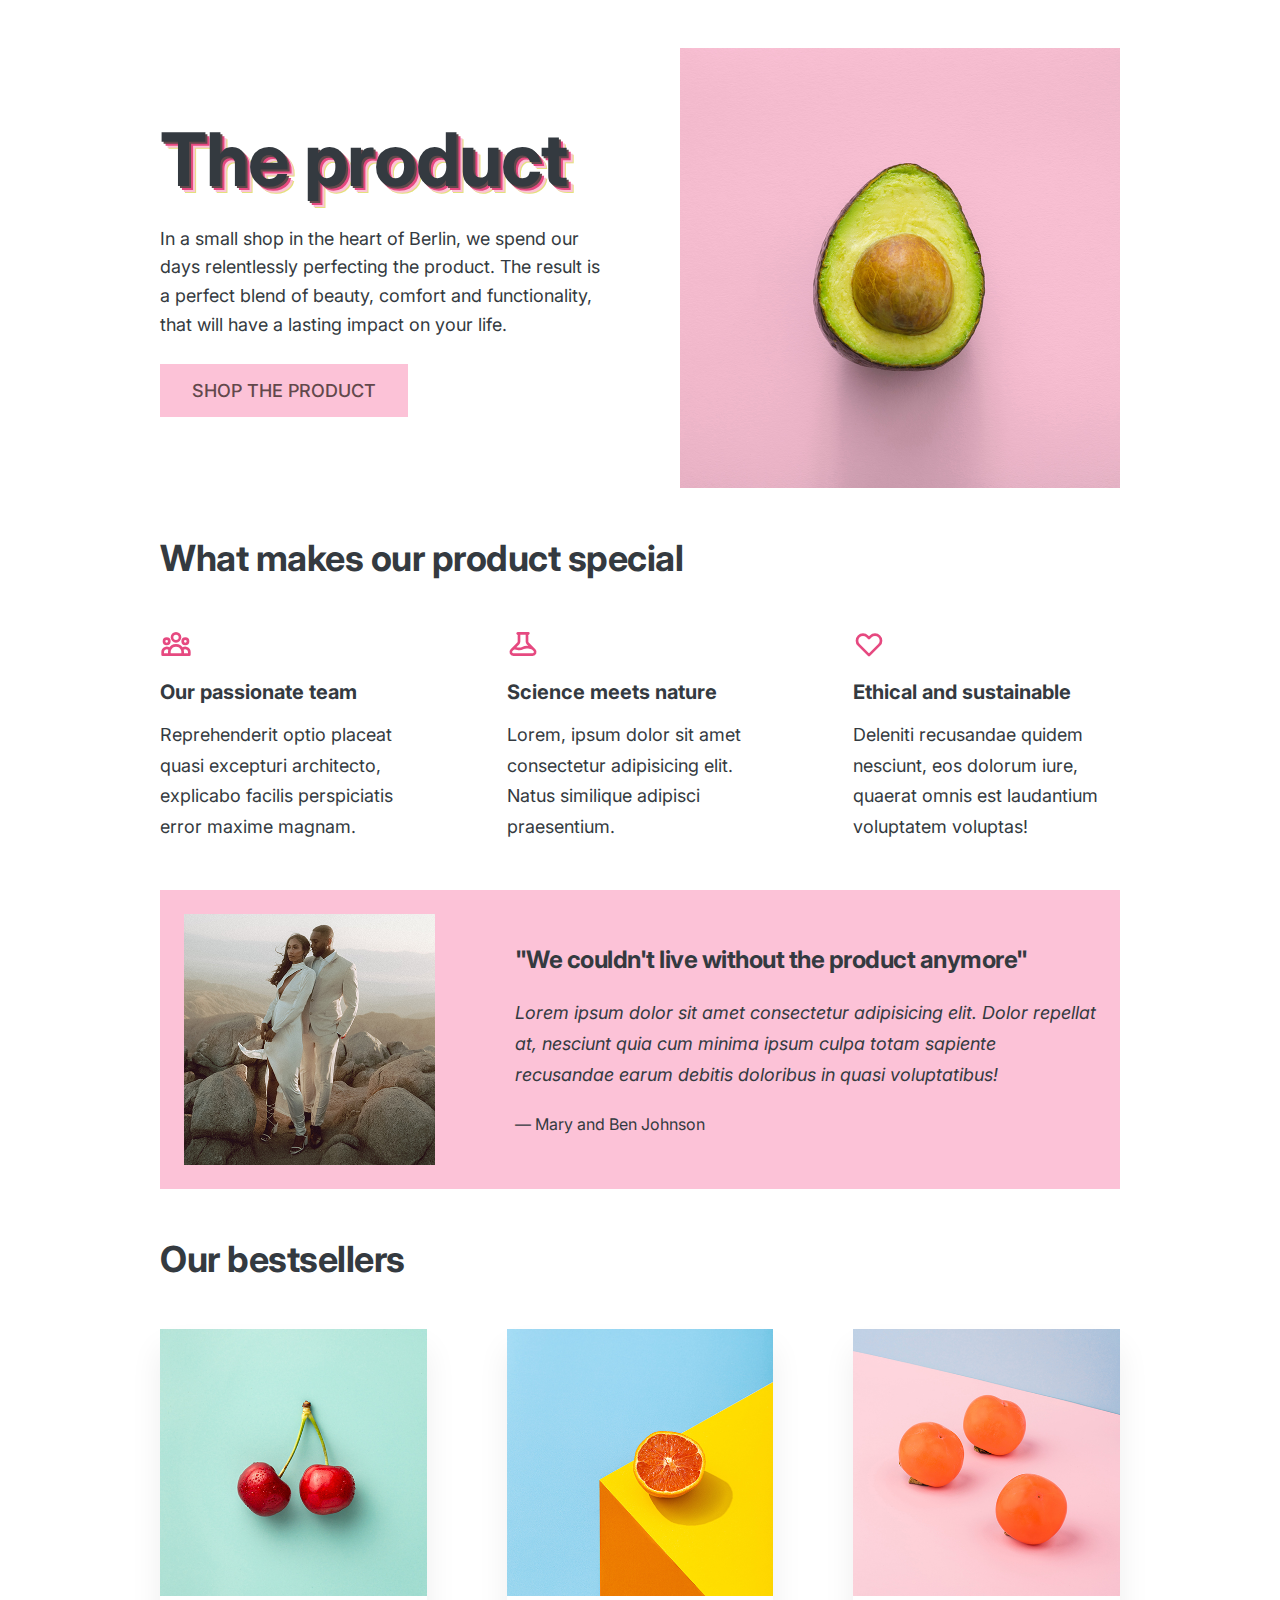
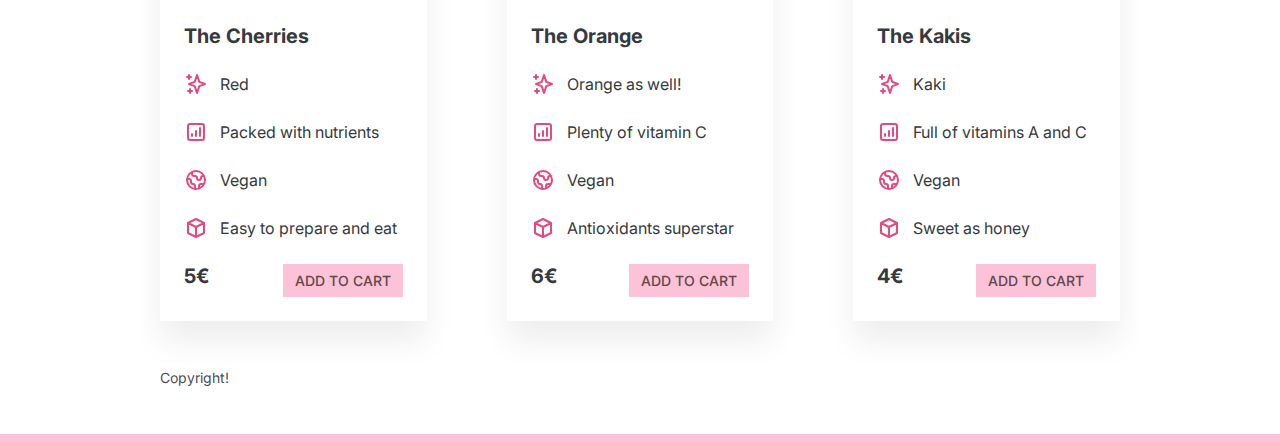
==== index.html @ 2dd4838c "first commit" ====
<!DOCTYPE html>
<html lang="en">
  <head>
    <meta charset="UTF-8" />
    <meta http-equiv="X-UA-Compatible" content="IE=edge" />
    <meta name="viewport" content="width=device-width, initial-scale=1.0" />
    <link rel="preconnect" href="https://fonts.googleapis.com" />
    <link rel="preconnect" href="https://fonts.gstatic.com" crossorigin />
    <link
      href="https://fonts.googleapis.com/css2?family=Inter:wght@400;500;700&display=swap"
      rel="stylesheet"
    />

    <link rel="stylesheet" href="style.css" />
    <title>The Product</title>
  </head>
  <body>
    <div class="container">
      <header>
        <div class="header-text-box">
          <h1>The product</h1>
          <p class="header-text">
            In a small shop in the heart of Berlin, we spend our days
            relentlessly perfecting the product. The result is a perfect blend
            of beauty, comfort and functionality, that will have a lasting
            impact on your life.
          </p>
          <a class="btn btn--big" href="#">Shop the product</a>
        </div>
        <img src="images/the-product-880px.jpg" alt="The product" />
      </header>

      <section>
        <h2>What makes our product special</h2>
        <div class="grid-3-cols">
          <div>
            <svg
              xmlns="http://www.w3.org/2000/svg"
              class="features-icon"
              fill="none"
              viewBox="0 0 24 24"
              stroke="currentColor"
            >
              <path
                stroke-linecap="round"
                stroke-linejoin="round"
                stroke-width="2"
                d="M17 20h5v-2a3 3 0 00-5.356-1.857M17 20H7m10 0v-2c0-.656-.126-1.283-.356-1.857M7 20H2v-2a3 3 0 015.356-1.857M7 20v-2c0-.656.126-1.283.356-1.857m0 0a5.002 5.002 0 019.288 0M15 7a3 3 0 11-6 0 3 3 0 016 0zm6 3a2 2 0 11-4 0 2 2 0 014 0zM7 10a2 2 0 11-4 0 2 2 0 014 0z"
              />
            </svg>
            <p class="features-title">
              <strong>Our passionate team</strong>
            </p>
            <p class="features-text">
              Reprehenderit optio placeat quasi excepturi architecto, explicabo
              facilis perspiciatis error maxime magnam.
            </p>
          </div>
          <div>
            <svg
              xmlns="http://www.w3.org/2000/svg"
              class="features-icon"
              fill="none"
              viewBox="0 0 24 24"
              stroke="currentColor"
            >
              <path
                stroke-linecap="round"
                stroke-linejoin="round"
                stroke-width="2"
                d="M19.428 15.428a2 2 0 00-1.022-.547l-2.387-.477a6 6 0 00-3.86.517l-.318.158a6 6 0 01-3.86.517L6.05 15.21a2 2 0 00-1.806.547M8 4h8l-1 1v5.172a2 2 0 00.586 1.414l5 5c1.26 1.26.367 3.414-1.415 3.414H4.828c-1.782 0-2.674-2.154-1.414-3.414l5-5A2 2 0 009 10.172V5L8 4z"
              />
            </svg>

            <p class="features-title"><strong>Science meets nature</strong></p>
            <p class="features-text">
              Lorem, ipsum dolor sit amet consectetur adipisicing elit. Natus
              similique adipisci praesentium.
            </p>
          </div>

          <div>
            <svg
              xmlns="http://www.w3.org/2000/svg"
              class="features-icon"
              fill="none"
              viewBox="0 0 24 24"
              stroke="currentColor"
            >
              <path
                stroke-linecap="round"
                stroke-linejoin="round"
                stroke-width="2"
                d="M4.318 6.318a4.5 4.5 0 000 6.364L12 20.364l7.682-7.682a4.5 4.5 0 00-6.364-6.364L12 7.636l-1.318-1.318a4.5 4.5 0 00-6.364 0z"
              />
            </svg>
            <p class="features-title">
              <strong>Ethical and sustainable</strong>
            </p>
            <p class="features-text">
              Deleniti recusandae quidem nesciunt, eos dolorum iure, quaerat
              omnis est laudantium voluptatem voluptas!
            </p>
          </div>
        </div>
      </section>

      <section class="testimonial-section">
        <div class="grid-3-cols">
          <img
            src="images/testimonial-500px.jpg"
            alt="Couple missing the product"
          />
          <div class="testimonial-box">
            <h2>"We couldn't live without the product anymore"</h2>
            <blockquote class="testimonial-text">
              Lorem ipsum dolor sit amet consectetur adipisicing elit. Dolor
              repellat at, nesciunt quia cum minima ipsum culpa totam sapiente
              recusandae earum debitis doloribus in quasi voluptatibus!
            </blockquote>
            <p class="testimonial-author">&mdash; Mary and Ben Johnson</p>
          </div>
        </div>
      </section>

      <section>
        <h2>Our bestsellers</h2>
        <div class="grid-3-cols">
          <figure class="chair">
            <img src="images/cherries-square-520.jpg" alt="Cherries" />
            <div class="chair-box">
              <h3>The Cherries</h3>
              <ul class="chair-details">
                <li>
                  <!-- Span is a generic INLINE text element, it doesn't have any meaning. It's like a div element, but inline -->
                  <svg
                    xmlns="http://www.w3.org/2000/svg"
                    class="chair-icon"
                    fill="none"
                    viewBox="0 0 24 24"
                    stroke="currentColor"
                  >
                    <path
                      stroke-linecap="round"
                      stroke-linejoin="round"
                      stroke-width="2"
                      d="M5 3v4M3 5h4M6 17v4m-2-2h4m5-16l2.286 6.857L21 12l-5.714 2.143L13 21l-2.286-6.857L5 12l5.714-2.143L13 3z"
                    />
                  </svg>
                  <span>Red</span>
                </li>
                <li>
                  <svg
                    xmlns="http://www.w3.org/2000/svg"
                    class="chair-icon"
                    fill="none"
                    viewBox="0 0 24 24"
                    stroke="currentColor"
                  >
                    <path
                      stroke-linecap="round"
                      stroke-linejoin="round"
                      stroke-width="2"
                      d="M16 8v8m-4-5v5m-4-2v2m-2 4h12a2 2 0 002-2V6a2 2 0 00-2-2H6a2 2 0 00-2 2v12a2 2 0 002 2z"
                    />
                  </svg>
                  <span>Packed with nutrients</span>
                </li>
                <li>
                  <svg
                    xmlns="http://www.w3.org/2000/svg"
                    class="chair-icon"
                    fill="none"
                    viewBox="0 0 24 24"
                    stroke="currentColor"
                  >
                    <path
                      stroke-linecap="round"
                      stroke-linejoin="round"
                      stroke-width="2"
                      d="M3.055 11H5a2 2 0 012 2v1a2 2 0 002 2 2 2 0 012 2v2.945M8 3.935V5.5A2.5 2.5 0 0010.5 8h.5a2 2 0 012 2 2 2 0 104 0 2 2 0 012-2h1.064M15 20.488V18a2 2 0 012-2h3.064M21 12a9 9 0 11-18 0 9 9 0 0118 0z"
                    />
                  </svg>
                  <span>Vegan</span>
                </li>
                <li>
                  <svg
                    xmlns="http://www.w3.org/2000/svg"
                    class="chair-icon"
                    fill="none"
                    viewBox="0 0 24 24"
                    stroke="currentColor"
                  >
                    <path
                      stroke-linecap="round"
                      stroke-linejoin="round"
                      stroke-width="2"
                      d="M20 7l-8-4-8 4m16 0l-8 4m8-4v10l-8 4m0-10L4 7m8 4v10M4 7v10l8 4"
                    />
                  </svg>
                  <span>Easy to prepare and eat</span>
                </li>
              </ul>
              <div class="chair-price">
                <strong>5€</strong>
                <a href="#" class="btn btn--small">Add to cart</a>
              </div>
            </div>
          </figure>

          <figure class="chair">
            <img src="images/orange-square-520.jpg" alt="The orange" />
            <div class="chair-box">
              <h3>The Orange</h3>
              <ul class="chair-details">
                <li>
                  <svg
                    xmlns="http://www.w3.org/2000/svg"
                    class="chair-icon"
                    fill="none"
                    viewBox="0 0 24 24"
                    stroke="currentColor"
                  >
                    <path
                      stroke-linecap="round"
                      stroke-linejoin="round"
                      stroke-width="2"
                      d="M5 3v4M3 5h4M6 17v4m-2-2h4m5-16l2.286 6.857L21 12l-5.714 2.143L13 21l-2.286-6.857L5 12l5.714-2.143L13 3z"
                    />
                  </svg>
                  <span>Orange as well!</span>
                </li>
                <li>
                  <svg
                    xmlns="http://www.w3.org/2000/svg"
                    class="chair-icon"
                    fill="none"
                    viewBox="0 0 24 24"
                    stroke="currentColor"
                  >
                    <path
                      stroke-linecap="round"
                      stroke-linejoin="round"
                      stroke-width="2"
                      d="M16 8v8m-4-5v5m-4-2v2m-2 4h12a2 2 0 002-2V6a2 2 0 00-2-2H6a2 2 0 00-2 2v12a2 2 0 002 2z"
                    />
                  </svg>

                  <span>Plenty of vitamin C</span>
                </li>
                <li>
                  <svg
                    xmlns="http://www.w3.org/2000/svg"
                    class="chair-icon"
                    fill="none"
                    viewBox="0 0 24 24"
                    stroke="currentColor"
                  >
                    <path
                      stroke-linecap="round"
                      stroke-linejoin="round"
                      stroke-width="2"
                      d="M3.055 11H5a2 2 0 012 2v1a2 2 0 002 2 2 2 0 012 2v2.945M8 3.935V5.5A2.5 2.5 0 0010.5 8h.5a2 2 0 012 2 2 2 0 104 0 2 2 0 012-2h1.064M15 20.488V18a2 2 0 012-2h3.064M21 12a9 9 0 11-18 0 9 9 0 0118 0z"
                    />
                  </svg>

                  <span>Vegan</span>
                </li>
                <li>
                  <svg
                    xmlns="http://www.w3.org/2000/svg"
                    class="chair-icon"
                    fill="none"
                    viewBox="0 0 24 24"
                    stroke="currentColor"
                  >
                    <path
                      stroke-linecap="round"
                      stroke-linejoin="round"
                      stroke-width="2"
                      d="M20 7l-8-4-8 4m16 0l-8 4m8-4v10l-8 4m0-10L4 7m8 4v10M4 7v10l8 4"
                    />
                  </svg>
                  <span>Antioxidants superstar</span>
                </li>
              </ul>
              <div class="chair-price">
                <strong>6€</strong>
                <a href="#" class="btn btn--small">Add to cart</a>
              </div>
            </div>
          </figure>

          <figure class="chair">
            <img src="images/orange-kaki-square-520.jpg" alt="Kakis" />
            <div class="chair-box">
              <h3>The Kakis</h3>
              <ul class="chair-details">
                <li>
                  <svg
                    xmlns="http://www.w3.org/2000/svg"
                    class="chair-icon"
                    fill="none"
                    viewBox="0 0 24 24"
                    stroke="currentColor"
                  >
                    <path
                      stroke-linecap="round"
                      stroke-linejoin="round"
                      stroke-width="2"
                      d="M5 3v4M3 5h4M6 17v4m-2-2h4m5-16l2.286 6.857L21 12l-5.714 2.143L13 21l-2.286-6.857L5 12l5.714-2.143L13 3z"
                    />
                  </svg>
                  <span>Kaki</span>
                </li>
                <li>
                  <svg
                    xmlns="http://www.w3.org/2000/svg"
                    class="chair-icon"
                    fill="none"
                    viewBox="0 0 24 24"
                    stroke="currentColor"
                  >
                    <path
                      stroke-linecap="round"
                      stroke-linejoin="round"
                      stroke-width="2"
                      d="M16 8v8m-4-5v5m-4-2v2m-2 4h12a2 2 0 002-2V6a2 2 0 00-2-2H6a2 2 0 00-2 2v12a2 2 0 002 2z"
                    />
                  </svg>

                  <span>Full of vitamins A and C</span>
                </li>
                <li>
                  <svg
                    xmlns="http://www.w3.org/2000/svg"
                    class="chair-icon"
                    fill="none"
                    viewBox="0 0 24 24"
                    stroke="currentColor"
                  >
                    <path
                      stroke-linecap="round"
                      stroke-linejoin="round"
                      stroke-width="2"
                      d="M3.055 11H5a2 2 0 012 2v1a2 2 0 002 2 2 2 0 012 2v2.945M8 3.935V5.5A2.5 2.5 0 0010.5 8h.5a2 2 0 012 2 2 2 0 104 0 2 2 0 012-2h1.064M15 20.488V18a2 2 0 012-2h3.064M21 12a9 9 0 11-18 0 9 9 0 0118 0z"
                    />
                  </svg>

                  <span>Vegan</span>
                </li>
                <li>
                  <svg
                    xmlns="http://www.w3.org/2000/svg"
                    class="chair-icon"
                    fill="none"
                    viewBox="0 0 24 24"
                    stroke="currentColor"
                  >
                    <path
                      stroke-linecap="round"
                      stroke-linejoin="round"
                      stroke-width="2"
                      d="M20 7l-8-4-8 4m16 0l-8 4m8-4v10l-8 4m0-10L4 7m8 4v10M4 7v10l8 4"
                    />
                  </svg>
                  <span>Sweet as honey</span>
                </li>
              </ul>
              <div class="chair-price">
                <strong>4€</strong>
                <a href="#" class="btn btn--small">Add to cart</a>
              </div>
            </div>
          </figure>
        </div>
      </section>

      <footer>Copyright!</footer>
    </div>
  </body>
</html>
---- style.css ----
/*
SPACING SYSTEM (px)
2 / 4 / 8 / 12 / 16 / 24 / 32 / 48 / 64 / 80 / 96 / 128

FONT SIZE SYSTEM (px)
10 / 12 / 14 / 16 / 18 / 20 / 24 / 30 / 36 / 44 / 52 / 62 / 74 / 86 / 98

COLOR SYSTEM
MAIN COLOR: #f1b8cb
MAIN COLOR TAILWIND: #FBCFE8
MAIN COLOR OPEN COLORS: #fcc2d7

SECONDARY COLOR: #A61E4D; PINK9 OPENCOLOR
secondary colorb´-b: #62484b;

ICONS PINK6 #e64980 
GREY: #343a40
GREY: 
*/

* {
  margin: 0;
  padding: 0;
  box-sizing: border-box;
}

/* ------------------------ */
/* GENERAL STYLES */
/* ------------------------ */
body {
  font-family: sans-serif;
  font-family: "Inter", sans-serif;
  color: #343a40;
  border-bottom: 8px solid #fcc2d7;
}

.container {
  width: 960px;
  margin: 0 auto;
}

header,
section {
  margin-bottom: 48px;
}

h2 {
  margin-bottom: 48px;
  font-size: 36px;
  letter-spacing: -0.5px;
}

.grid-3-cols {
  display: grid;
  grid-template-columns: repeat(3, 1fr);
  column-gap: 80px;
}

.btn:link,
.btn:visited {
  color: #fff;
  color: #62484b;
  background-color: #fcc2d7;
  font-weight: 500;
  text-decoration: none;
  text-transform: uppercase;
  display: inline-block;
}

.btn:hover,
.btn:active {
  background-color: #099268;
}

.btn--big {
  font-size: 18px;
  padding: 16px 32px;
}

.btn--small {
  font-size: 14px;
  padding: 8px 12px;
}

/* ------------------------ */
/* COMPONENT STYLES */
/* ------------------------ */

/* HEADER */
header {
  display: grid;
  grid-template-columns: repeat(2, 1fr);
  column-gap: 80px;
  margin-top: 48px;
}

.header-text-box {
  align-self: center;
}

h1 {
  /* 44 / 52 / 62 / 74 */
  font-size: 74px;
  margin-bottom: 24px;
  line-height: 1.1;
  letter-spacing: -1px;
  /* text-shadow: 10px 20px 30px rgba(0, 0, 0, 0.07); */
  /* text-shadow: 10px 15px 0px rgba(0, 0, 0, 0.07); */
  text-shadow: 2px 2px 0px #62484b, 4px 4px 0px #e64980, 6px 6px 0px #fcc2d7,
    7px 7px 0px #e4e07d;
}

.header-text {
  margin-bottom: 24px;
  font-size: 18px;
  line-height: 1.6;
}

img {
  width: 100%;
}

/* FEATURES */
.features-icon {
  stroke: #62484b;
  stroke: #fcc2d7; /*MAINCOLOR*/
  /* PINK6 */
  stroke: #e64980;
  width: 32px;
  height: 32px;
  margin-bottom: 16px;
}

.features-title {
  margin-bottom: 16px;
  font-size: 20px;
}

.features-text {
  font-size: 18px;
  line-height: 1.7;
}

/* TESTIMONIAL */
.testimonial-section {
  background-color: #fcc2d7;
  color: #343a40;
  padding: 24px;
}

.testimonial-box {
  grid-column: 2 / -1;
  align-self: center;
}

.testimonial-box h2 {
  margin-bottom: 24px;
  font-size: 24px;
}

.testimonial-text {
  font-style: italic;
  margin-bottom: 24px;
  font-size: 18px;
  line-height: 1.7;
}

/* CHAIRS */

.chair {
  box-shadow: 0px 20px 30px 0px rgba(0, 0, 0, 0.07);
}
.chair-box {
  padding: 24px;
}

h3 {
  margin-bottom: 24px;
  font-size: 20px;
}

.chair-details {
  list-style: none;
  margin-bottom: 24px;
}

.chair-details li {
  display: flex;
  align-items: center;
  gap: 12px;
  margin-bottom: 24px;
}

.chair-details li:last-child {
  margin-bottom: 0;
}

.chair-icon {
  stroke: #e64980;
  width: 24px;
  height: 24px;
}

.chair-price {
  display: flex;
  justify-content: space-between;
  font-size: 20px;
}

footer {
  margin-bottom: 48px;
  font-size: 14px;
  color: #495057;
}
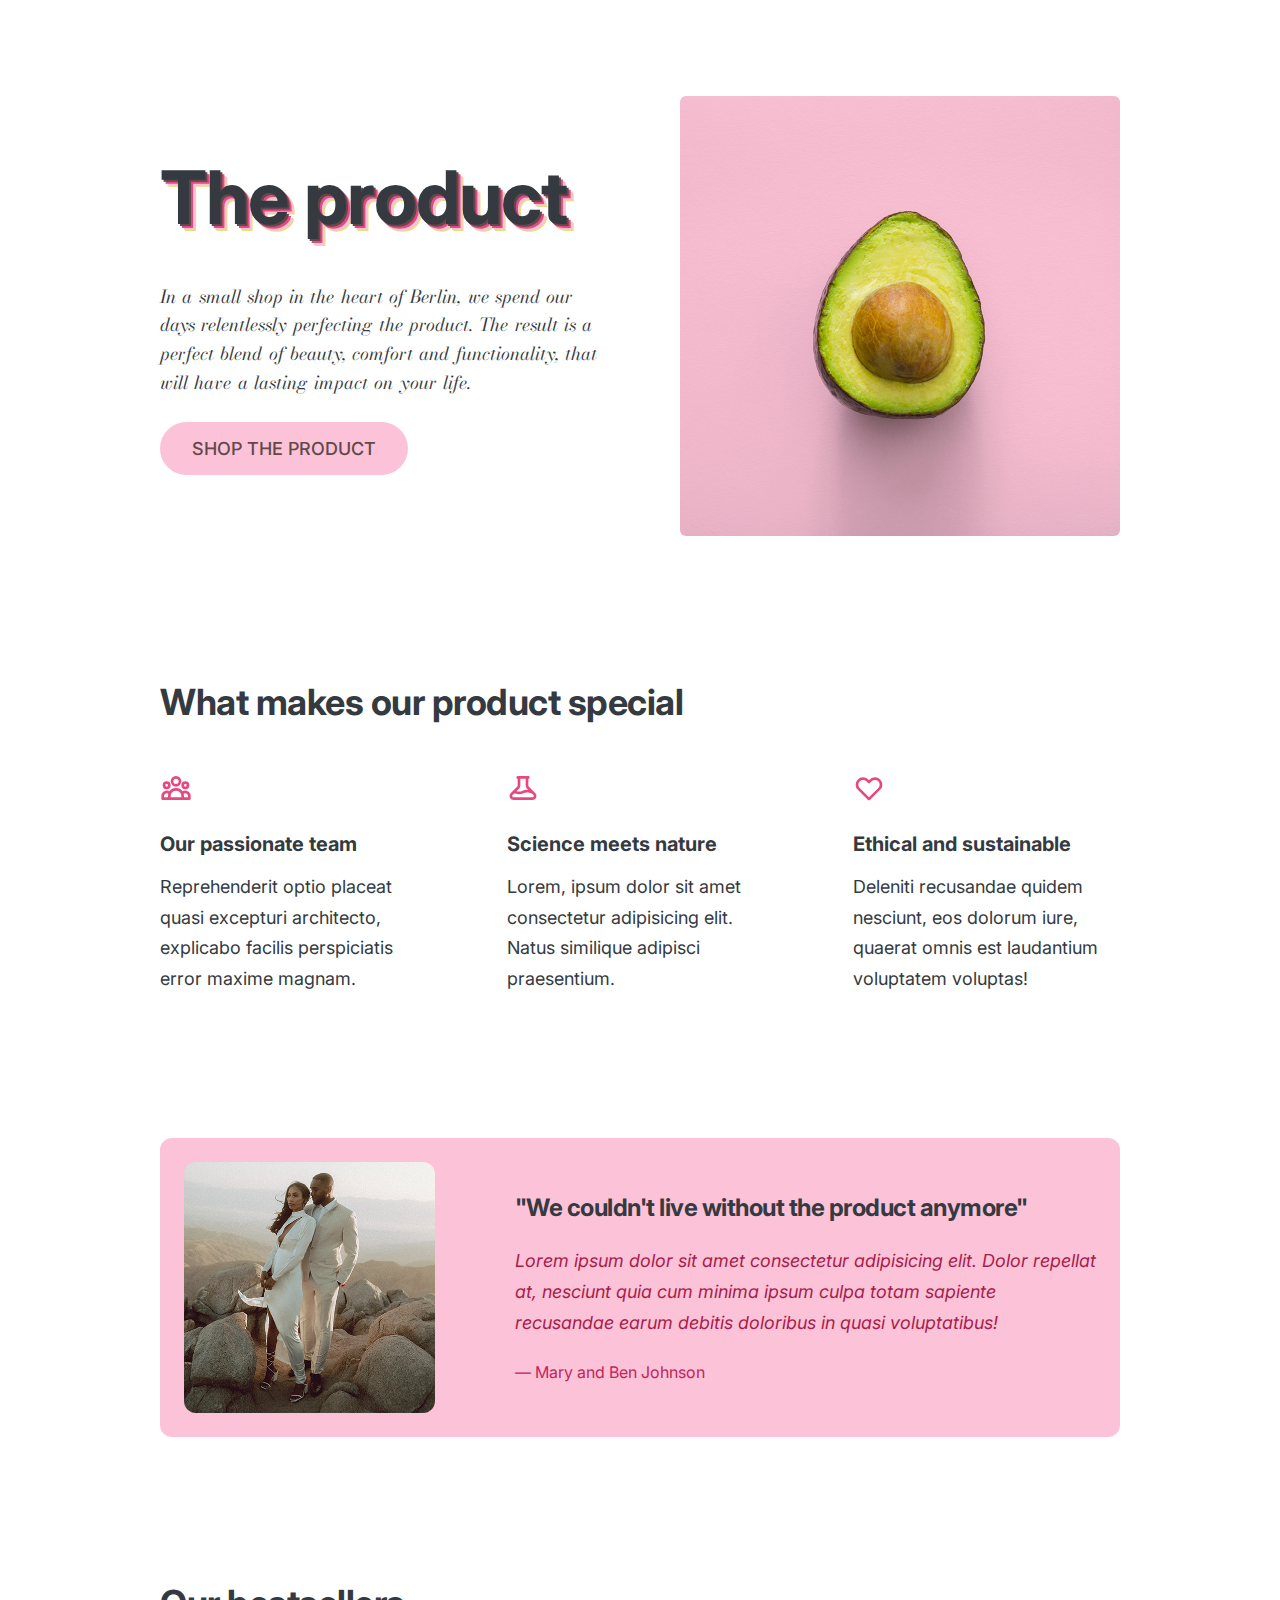
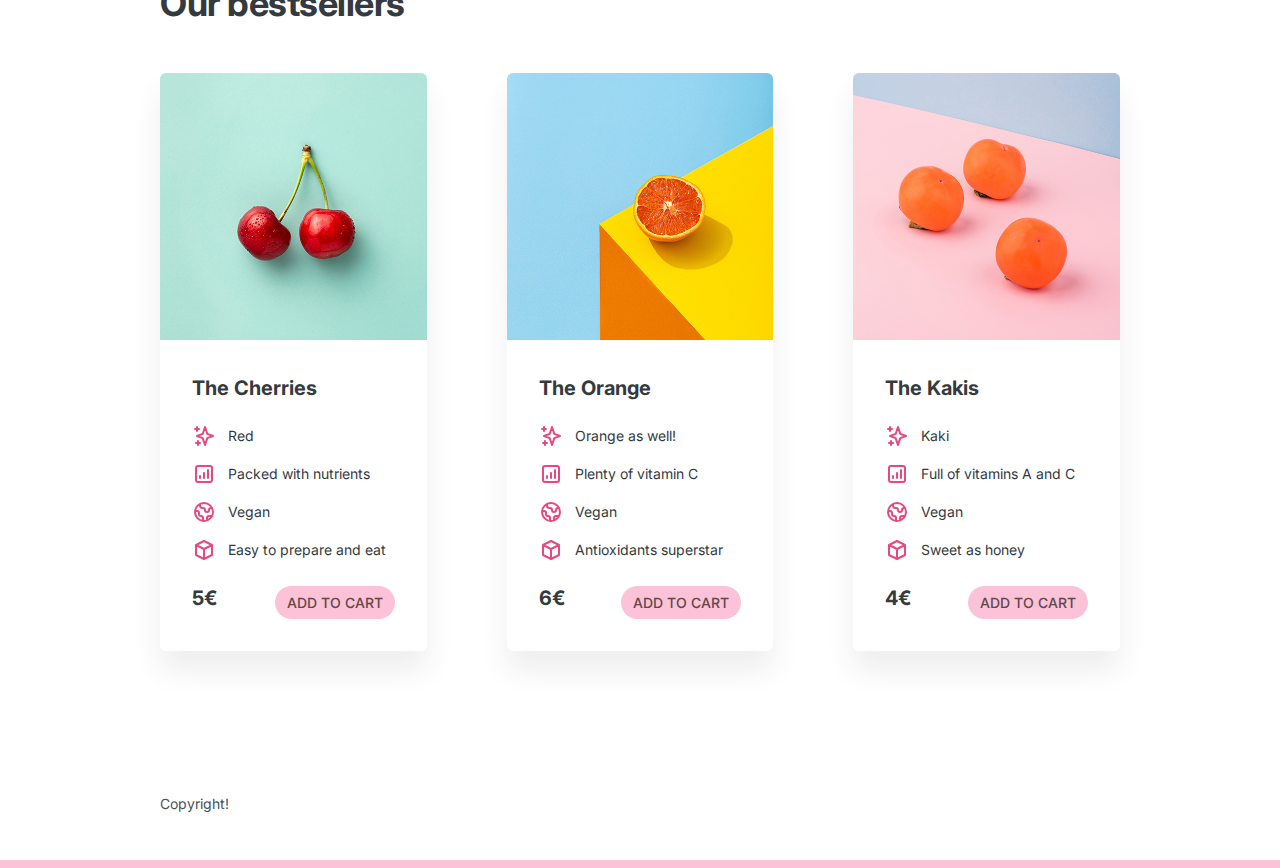
==== commit ea443768: "whitespacing" ====
--- a/index.html
+++ b/index.html
@@ -7,7 +7,7 @@
     <link rel="preconnect" href="https://fonts.googleapis.com" />
     <link rel="preconnect" href="https://fonts.gstatic.com" crossorigin />
     <link
-      href="https://fonts.googleapis.com/css2?family=Inter:wght@400;500;700&display=swap"
+      href="https://fonts.googleapis.com/css2?family=Inter:wght@400;500;700&family=Bodoni+Moda:ital@0;1&display=swap"
       rel="stylesheet"
     />
 
@@ -25,7 +25,7 @@
             of beauty, comfort and functionality, that will have a lasting
             impact on your life.
           </p>
-          <a class="btn btn--big" href="#">Shop the product</a>
+          <a class="btn btn--big" href="not-ready-yet.html">Shop the product</a>
         </div>
         <img src="images/the-product-880px.jpg" alt="The product" />
       </header>
@@ -203,7 +203,9 @@
               </ul>
               <div class="chair-price">
                 <strong>5€</strong>
-                <a href="#" class="btn btn--small">Add to cart</a>
+                <a href="not-ready-yet.html" class="btn btn--small"
+                  >Add to cart</a
+                >
               </div>
             </div>
           </figure>
@@ -286,7 +288,9 @@
               </ul>
               <div class="chair-price">
                 <strong>6€</strong>
-                <a href="#" class="btn btn--small">Add to cart</a>
+                <a href="not-ready-yet.html" class="btn btn--small"
+                  >Add to cart</a
+                >
               </div>
             </div>
           </figure>
@@ -369,7 +373,9 @@
               </ul>
               <div class="chair-price">
                 <strong>4€</strong>
-                <a href="#" class="btn btn--small">Add to cart</a>
+                <a href="not-ready-yet.html" class="btn btn--small"
+                  >Add to cart</a
+                >
               </div>
             </div>
           </figure>
--- a/style.css
+++ b/style.css
@@ -6,14 +6,16 @@
 10 / 12 / 14 / 16 / 18 / 20 / 24 / 30 / 36 / 44 / 52 / 62 / 74 / 86 / 98
 
 COLOR SYSTEM
-MAIN COLOR: #f1b8cb
-MAIN COLOR TAILWIND: #FBCFE8
-MAIN COLOR OPEN COLORS: #fcc2d7
+MAIN COLOR: #f1b8cb // the color of the background of the picture
+
+MAIN COLOR OPEN COLORS: #fcc2d7 // I picked up this one
+// MAIN COLOR TAILWIND: #FBCFE8
 
 SECONDARY COLOR: #A61E4D; PINK9 OPENCOLOR
-secondary colorb´-b: #62484b;
-
-ICONS PINK6 #e64980 
+// SECONDARY COLOR-B: #62484b;
+
+TERTIARY COLOR: ICONS & HOVER  #e64980 PINK6
+
 GREY: #343a40
 GREY: 
 */
@@ -41,7 +43,7 @@
 
 header,
 section {
-  margin-bottom: 48px;
+  margin-bottom: 144px;
 }
 
 h2 {
@@ -65,11 +67,13 @@
   text-decoration: none;
   text-transform: uppercase;
   display: inline-block;
+  border-radius: 100px;
 }
 
 .btn:hover,
 .btn:active {
-  background-color: #099268;
+  background-color: #e64980;
+  color: #fff;
 }
 
 .btn--big {
@@ -91,7 +95,7 @@
   display: grid;
   grid-template-columns: repeat(2, 1fr);
   column-gap: 80px;
-  margin-top: 48px;
+  margin-top: 96px;
 }
 
 .header-text-box {
@@ -101,7 +105,7 @@
 h1 {
   /* 44 / 52 / 62 / 74 */
   font-size: 74px;
-  margin-bottom: 24px;
+  margin-bottom: 44px;
   line-height: 1.1;
   letter-spacing: -1px;
   /* text-shadow: 10px 20px 30px rgba(0, 0, 0, 0.07); */
@@ -114,10 +118,14 @@
   margin-bottom: 24px;
   font-size: 18px;
   line-height: 1.6;
+  font-family: "Bodoni Moda", serif;
+  word-spacing: 1.3px;
+  font-style: italic;
 }
 
 img {
   width: 100%;
+  border-radius: 6px;
 }
 
 /* FEATURES */
@@ -128,7 +136,7 @@
   stroke: #e64980;
   width: 32px;
   height: 32px;
-  margin-bottom: 16px;
+  margin-bottom: 24px;
 }
 
 .features-title {
@@ -146,6 +154,11 @@
   background-color: #fcc2d7;
   color: #343a40;
   padding: 24px;
+  border-radius: 12px;
+}
+
+.testimonial-section img {
+  border-radius: 12px;
 }
 
 .testimonial-box {
@@ -163,15 +176,26 @@
   margin-bottom: 24px;
   font-size: 18px;
   line-height: 1.7;
+  color: #a61e4d;
+}
+
+.testimonial-author {
+  color: #c2255c;
 }
 
 /* CHAIRS */
 
 .chair {
   box-shadow: 0px 20px 30px 0px rgba(0, 0, 0, 0.07);
+  border-radius: 6px;
+}
+
+.chair img {
+  border-bottom-left-radius: 0;
+  border-bottom-right-radius: 0;
 }
 .chair-box {
-  padding: 24px;
+  padding: 32px;
 }
 
 h3 {
@@ -182,13 +206,14 @@
 .chair-details {
   list-style: none;
   margin-bottom: 24px;
+  font-size: 14px;
 }
 
 .chair-details li {
   display: flex;
   align-items: center;
   gap: 12px;
-  margin-bottom: 24px;
+  margin-bottom: 14px;
 }
 
 .chair-details li:last-child {
@@ -212,3 +237,25 @@
   font-size: 14px;
   color: #495057;
 }
+
+/* NOT READY YET*/
+
+.nry--container {
+  width: 80%;
+  height: 70vh;
+  margin: 30px auto;
+  /* border: 1px solid black; */
+  background-color: #fcc2d7;
+  /* background-color: #fff; */
+  border-radius: 12px;
+  /* text-align: center; */
+  /* vertical-align: middle; */
+  position: relative;
+  box-shadow: 0px 20px 30px 0px rgba(0, 0, 0, 0.1);
+}
+
+.nry--h1 {
+  position: absolute;
+  top: 40%;
+  left: 5vw;
+}
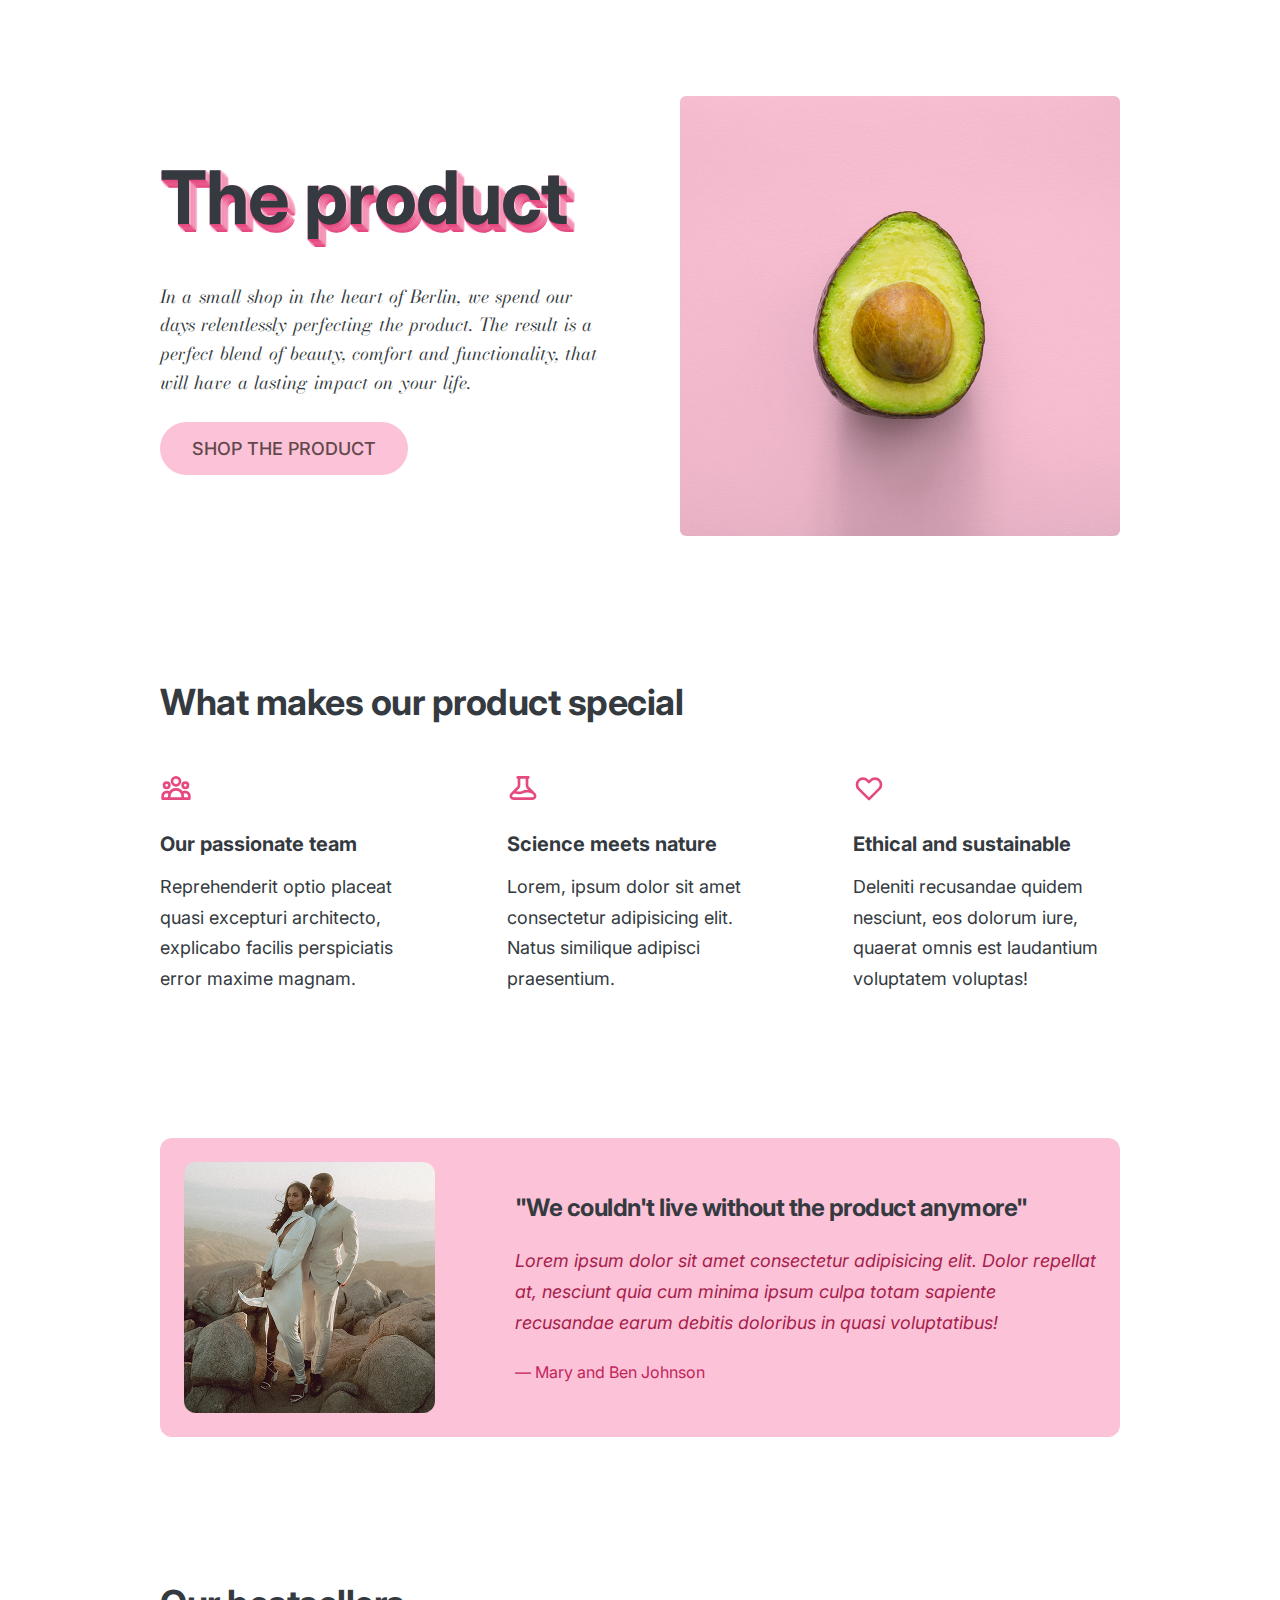
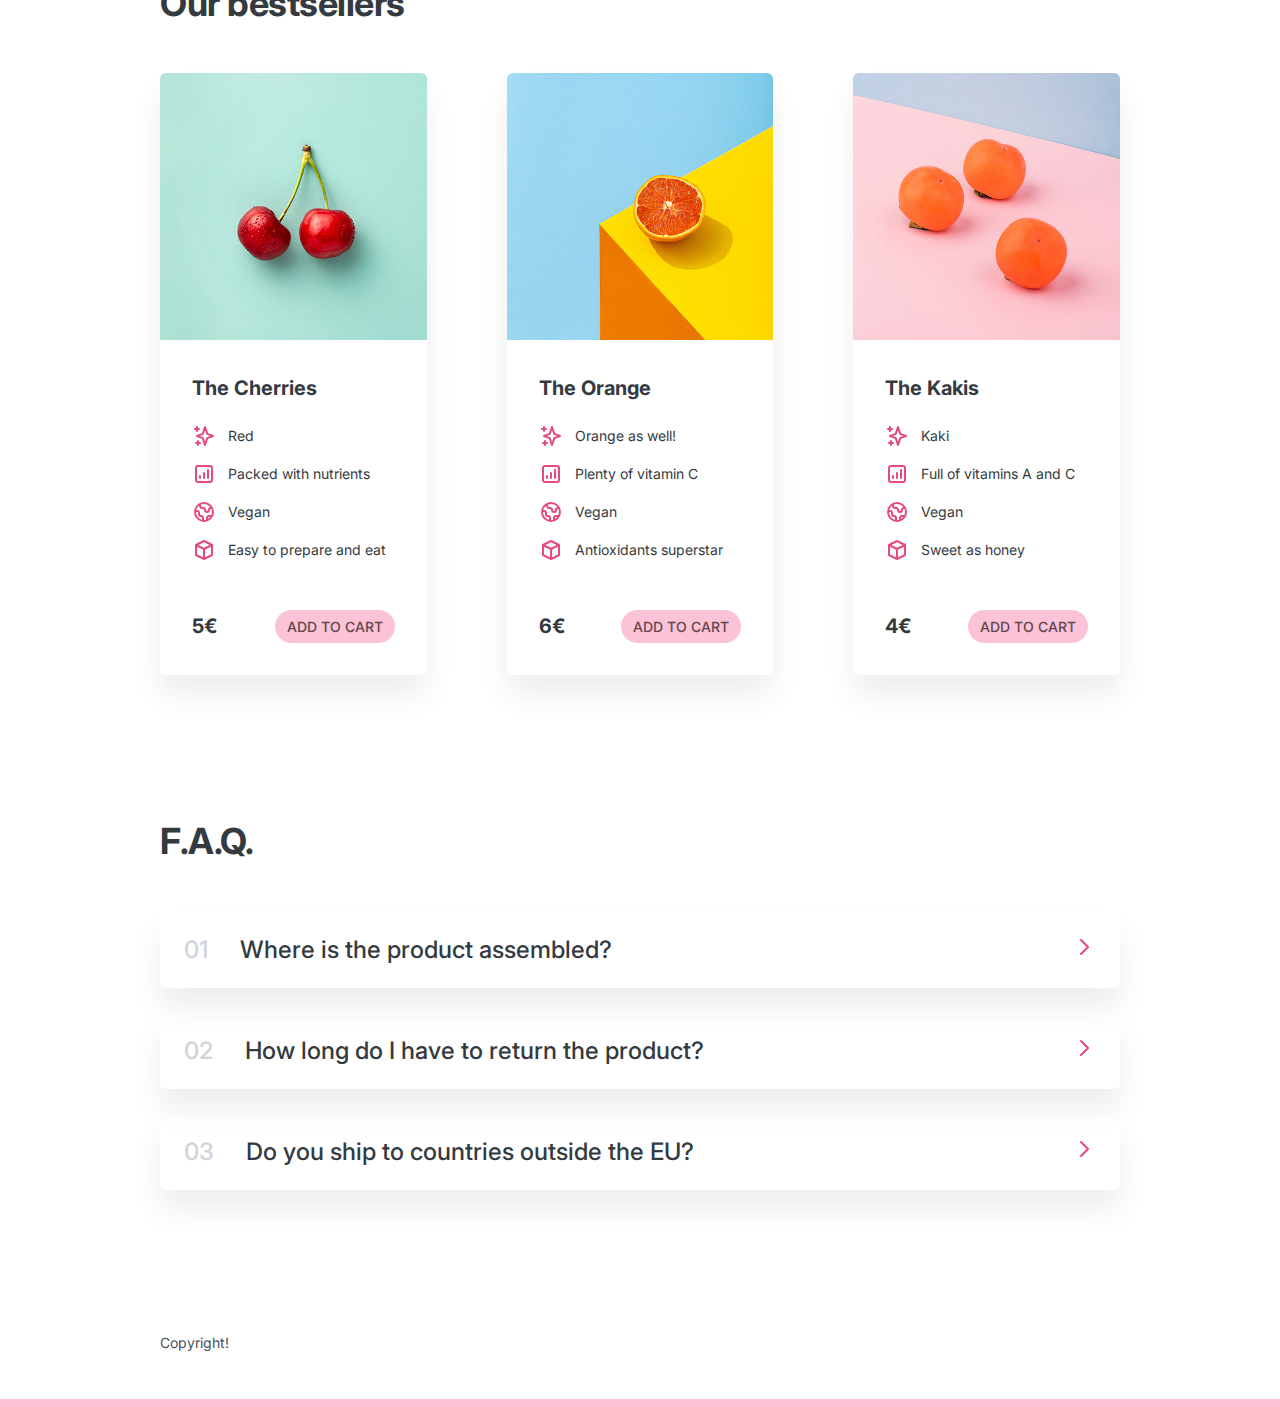
==== commit 75858e24: "add accordion faq component" ====
--- a/index.html
+++ b/index.html
@@ -126,16 +126,16 @@
       <section>
         <h2>Our bestsellers</h2>
         <div class="grid-3-cols">
-          <figure class="chair">
+          <figure class="product">
             <img src="images/cherries-square-520.jpg" alt="Cherries" />
-            <div class="chair-box">
+            <div class="product-box">
               <h3>The Cherries</h3>
-              <ul class="chair-details">
+              <ul class="product-details">
                 <li>
                   <!-- Span is a generic INLINE text element, it doesn't have any meaning. It's like a div element, but inline -->
                   <svg
                     xmlns="http://www.w3.org/2000/svg"
-                    class="chair-icon"
+                    class="product-icon"
                     fill="none"
                     viewBox="0 0 24 24"
                     stroke="currentColor"
@@ -152,7 +152,7 @@
                 <li>
                   <svg
                     xmlns="http://www.w3.org/2000/svg"
-                    class="chair-icon"
+                    class="product-icon"
                     fill="none"
                     viewBox="0 0 24 24"
                     stroke="currentColor"
@@ -169,7 +169,7 @@
                 <li>
                   <svg
                     xmlns="http://www.w3.org/2000/svg"
-                    class="chair-icon"
+                    class="product-icon"
                     fill="none"
                     viewBox="0 0 24 24"
                     stroke="currentColor"
@@ -186,7 +186,7 @@
                 <li>
                   <svg
                     xmlns="http://www.w3.org/2000/svg"
-                    class="chair-icon"
+                    class="product-icon"
                     fill="none"
                     viewBox="0 0 24 24"
                     stroke="currentColor"
@@ -201,7 +201,7 @@
                   <span>Easy to prepare and eat</span>
                 </li>
               </ul>
-              <div class="chair-price">
+              <div class="product-price">
                 <strong>5€</strong>
                 <a href="not-ready-yet.html" class="btn btn--small"
                   >Add to cart</a
@@ -210,15 +210,15 @@
             </div>
           </figure>
 
-          <figure class="chair">
+          <figure class="product">
             <img src="images/orange-square-520.jpg" alt="The orange" />
-            <div class="chair-box">
+            <div class="product-box">
               <h3>The Orange</h3>
-              <ul class="chair-details">
-                <li>
-                  <svg
-                    xmlns="http://www.w3.org/2000/svg"
-                    class="chair-icon"
+              <ul class="product-details">
+                <li>
+                  <svg
+                    xmlns="http://www.w3.org/2000/svg"
+                    class="product-icon"
                     fill="none"
                     viewBox="0 0 24 24"
                     stroke="currentColor"
@@ -235,7 +235,7 @@
                 <li>
                   <svg
                     xmlns="http://www.w3.org/2000/svg"
-                    class="chair-icon"
+                    class="product-icon"
                     fill="none"
                     viewBox="0 0 24 24"
                     stroke="currentColor"
@@ -253,7 +253,7 @@
                 <li>
                   <svg
                     xmlns="http://www.w3.org/2000/svg"
-                    class="chair-icon"
+                    class="product-icon"
                     fill="none"
                     viewBox="0 0 24 24"
                     stroke="currentColor"
@@ -271,7 +271,7 @@
                 <li>
                   <svg
                     xmlns="http://www.w3.org/2000/svg"
-                    class="chair-icon"
+                    class="product-icon"
                     fill="none"
                     viewBox="0 0 24 24"
                     stroke="currentColor"
@@ -286,7 +286,7 @@
                   <span>Antioxidants superstar</span>
                 </li>
               </ul>
-              <div class="chair-price">
+              <div class="product-price">
                 <strong>6€</strong>
                 <a href="not-ready-yet.html" class="btn btn--small"
                   >Add to cart</a
@@ -295,15 +295,15 @@
             </div>
           </figure>
 
-          <figure class="chair">
+          <figure class="product">
             <img src="images/orange-kaki-square-520.jpg" alt="Kakis" />
-            <div class="chair-box">
+            <div class="product-box">
               <h3>The Kakis</h3>
-              <ul class="chair-details">
-                <li>
-                  <svg
-                    xmlns="http://www.w3.org/2000/svg"
-                    class="chair-icon"
+              <ul class="product-details">
+                <li>
+                  <svg
+                    xmlns="http://www.w3.org/2000/svg"
+                    class="product-icon"
                     fill="none"
                     viewBox="0 0 24 24"
                     stroke="currentColor"
@@ -320,7 +320,7 @@
                 <li>
                   <svg
                     xmlns="http://www.w3.org/2000/svg"
-                    class="chair-icon"
+                    class="product-icon"
                     fill="none"
                     viewBox="0 0 24 24"
                     stroke="currentColor"
@@ -338,7 +338,7 @@
                 <li>
                   <svg
                     xmlns="http://www.w3.org/2000/svg"
-                    class="chair-icon"
+                    class="product-icon"
                     fill="none"
                     viewBox="0 0 24 24"
                     stroke="currentColor"
@@ -356,7 +356,7 @@
                 <li>
                   <svg
                     xmlns="http://www.w3.org/2000/svg"
-                    class="chair-icon"
+                    class="product-icon"
                     fill="none"
                     viewBox="0 0 24 24"
                     stroke="currentColor"
@@ -371,7 +371,7 @@
                   <span>Sweet as honey</span>
                 </li>
               </ul>
-              <div class="chair-price">
+              <div class="product-price">
                 <strong>4€</strong>
                 <a href="not-ready-yet.html" class="btn btn--small"
                   >Add to cart</a
@@ -382,6 +382,179 @@
         </div>
       </section>
 
+      <section class="faq">
+        <h2>F.A.Q.</h2>
+        <div class="accordion">
+          <div class="item">
+            <p class="number">01</p>
+            <p class="text">Where is the product assembled?</p>
+            <svg
+              xmlns="http://www.w3.org/2000/svg"
+              class="icon down-arrow"
+              fill="none"
+              viewBox="0 0 24 24"
+              stroke="currentColor"
+            >
+              <path
+                stroke-linecap="round"
+                stroke-linejoin="round"
+                stroke-width="2"
+                d="M19 9l-7 7-7-7"
+              />
+            </svg>
+            <svg
+              xmlns="http://www.w3.org/2000/svg"
+              class="icon right-arrow show"
+              fill="none"
+              viewBox="0 0 24 24"
+              stroke="currentColor"
+            >
+              <path
+                stroke-linecap="round"
+                stroke-linejoin="round"
+                stroke-width="2"
+                d="M9 5l7 7-7 7"
+              />
+            </svg>
+            <div class="hidden-box">
+              <p>
+                Lorem ipsum dolor sit amet consectetur adipisicing elit. Natus
+                culpa, quisquam fugit nemo facilis enim maxime laboriosam
+                voluptatem quasi deleniti. Quia, optio neque reprehenderit
+                dolore quas nostrum ut aliquam tempora.
+              </p>
+              <ul>
+                <li>
+                  Lorem ipsum dolor sit amet consectetur adipisicing elit.
+                </li>
+                <li>
+                  Repellat unde impedit quasi inventore aperiam aspernatur
+                  debitis minima quia officia adipisci expedita quas.
+                </li>
+                <li>
+                  Lorem ipsum dolor sit amet consectetur adipisicing elit.
+                </li>
+                <li>
+                  Lorem ipsum, dolor sit amet consectetur adipisicing elit.
+                </li>
+              </ul>
+            </div>
+          </div>
+
+          <div class="item">
+            <p class="number">02</p>
+            <p class="text">How long do I have to return the product?</p>
+            <svg
+              xmlns="http://www.w3.org/2000/svg"
+              class="icon down-arrow"
+              fill="none"
+              viewBox="0 0 24 24"
+              stroke="currentColor"
+            >
+              <path
+                stroke-linecap="round"
+                stroke-linejoin="round"
+                stroke-width="2"
+                d="M19 9l-7 7-7-7"
+              />
+            </svg>
+            <svg
+              xmlns="http://www.w3.org/2000/svg"
+              class="icon right-arrow show"
+              fill="none"
+              viewBox="0 0 24 24"
+              stroke="currentColor"
+            >
+              <path
+                stroke-linecap="round"
+                stroke-linejoin="round"
+                stroke-width="2"
+                d="M9 5l7 7-7 7"
+              />
+            </svg>
+            <div class="hidden-box">
+              <p>
+                Lorem ipsum dolor sit amet consectetur adipisicing elit. Natus
+                culpa, quisquam fugit nemo facilis enim maxime laboriosam
+                voluptatem quasi deleniti. Quia, optio neque reprehenderit
+                dolore quas nostrum ut aliquam tempora.
+              </p>
+              <ul>
+                <li>
+                  Lorem ipsum dolor sit amet consectetur adipisicing elit.
+                </li>
+                <li>
+                  Repellat unde impedit quasi inventore aperiam aspernatur
+                  debitis minima quia officia adipisci expedita quas.
+                </li>
+                <li>
+                  Lorem ipsum dolor sit amet consectetur adipisicing elit.
+                </li>
+                <li>
+                  Lorem ipsum, dolor sit amet consectetur adipisicing elit.
+                </li>
+              </ul>
+            </div>
+          </div>
+
+          <div class="item">
+            <p class="number">03</p>
+            <p class="text">Do you ship to countries outside the EU?</p>
+            <svg
+              xmlns="http://www.w3.org/2000/svg"
+              class="icon down-arrow"
+              fill="none"
+              viewBox="0 0 24 24"
+              stroke="currentColor"
+            >
+              <path
+                stroke-linecap="round"
+                stroke-linejoin="round"
+                stroke-width="2"
+                d="M19 9l-7 7-7-7"
+              />
+            </svg>
+            <svg
+              xmlns="http://www.w3.org/2000/svg"
+              class="icon right-arrow show"
+              fill="none"
+              viewBox="0 0 24 24"
+              stroke="currentColor"
+            >
+              <path
+                stroke-linecap="round"
+                stroke-linejoin="round"
+                stroke-width="2"
+                d="M9 5l7 7-7 7"
+              />
+            </svg>
+            <div class="hidden-box">
+              <p>
+                Lorem ipsum dolor sit amet consectetur adipisicing elit. Natus
+                culpa, quisquam fugit nemo facilis enim maxime laboriosam
+                voluptatem quasi deleniti. Quia, optio neque reprehenderit
+                dolore quas nostrum ut aliquam tempora.
+              </p>
+              <ul>
+                <li>
+                  Lorem ipsum dolor sit amet consectetur adipisicing elit.
+                </li>
+                <li>
+                  Repellat unde impedit quasi inventore aperiam aspernatur
+                  debitis minima quia officia adipisci expedita quas.
+                </li>
+                <li>
+                  Lorem ipsum dolor sit amet consectetur adipisicing elit.
+                </li>
+                <li>
+                  Lorem ipsum, dolor sit amet consectetur adipisicing elit.
+                </li>
+              </ul>
+            </div>
+          </div>
+        </div>
+      </section>
+      <script src="script.js"></script>
       <footer>Copyright!</footer>
     </div>
   </body>
--- a/style.css
+++ b/style.css
@@ -6,18 +6,19 @@
 10 / 12 / 14 / 16 / 18 / 20 / 24 / 30 / 36 / 44 / 52 / 62 / 74 / 86 / 98
 
 COLOR SYSTEM
-MAIN COLOR: #f1b8cb // the color of the background of the picture
 
 MAIN COLOR OPEN COLORS: #fcc2d7 // I picked up this one
-// MAIN COLOR TAILWIND: #FBCFE8
+
+// MAIN COLOR CANDIDATE - AVOCADO-PIC: #f1b8cb // the color of the background of the picture
+// MAIN COLOR CANDIDATE - TAILWIND PALETTE: #FBCFE8
 
 SECONDARY COLOR: #A61E4D; PINK9 OPENCOLOR
 // SECONDARY COLOR-B: #62484b;
 
 TERTIARY COLOR: ICONS & HOVER  #e64980 PINK6
 
-GREY: #343a40
-GREY: 
+GREY: #343a40 // INSTEAD OF BLACK FOR THE TEXT
+
 */
 
 * {
@@ -26,9 +27,8 @@
   box-sizing: border-box;
 }
 
-/* ------------------------ */
 /* GENERAL STYLES */
-/* ------------------------ */
+
 body {
   font-family: sans-serif;
   font-family: "Inter", sans-serif;
@@ -108,10 +108,22 @@
   margin-bottom: 44px;
   line-height: 1.1;
   letter-spacing: -1px;
+
+  /*TEXT SHADOW*/
+
   /* text-shadow: 10px 20px 30px rgba(0, 0, 0, 0.07); */
+
   /* text-shadow: 10px 15px 0px rgba(0, 0, 0, 0.07); */
-  text-shadow: 2px 2px 0px #62484b, 4px 4px 0px #e64980, 6px 6px 0px #fcc2d7,
-    7px 7px 0px #e4e07d;
+
+  /* text-shadow: 2px 2px 0px #62484b, 4px 4px 0px #e64980, 6px 6px 0px #fcc2d7,
+    7px 7px 0px #e4e07d; */
+
+  text-shadow: 0 1px 0px #e64980, 1px 0 0px #fcc2d7, 1px 2px 1px #e64980,
+    2px 1px 1px #fcc2d7, 2px 3px 2px #e64980, 3px 2px 2px #fcc2d7,
+    3px 4px 2px #e64980, 4px 3px 3px #fcc2d7, 4px 5px 3px #e64980,
+    5px 4px 2px #fcc2d7, 5px 6px 2px #e64980, 6px 5px 2px #fcc2d7,
+    6px 7px 1px #e64980, 7px 6px 1px #fcc2d7, 7px 8px 0px #e64980,
+    8px 7px 0px #fcc2d7;
 }
 
 .header-text {
@@ -183,18 +195,18 @@
   color: #c2255c;
 }
 
-/* CHAIRS */
-
-.chair {
+/* PRODUCTS */
+
+.product {
   box-shadow: 0px 20px 30px 0px rgba(0, 0, 0, 0.07);
   border-radius: 6px;
 }
 
-.chair img {
+.product img {
   border-bottom-left-radius: 0;
   border-bottom-right-radius: 0;
 }
-.chair-box {
+.product-box {
   padding: 32px;
 }
 
@@ -203,32 +215,33 @@
   font-size: 20px;
 }
 
-.chair-details {
+.product-details {
   list-style: none;
-  margin-bottom: 24px;
   font-size: 14px;
-}
-
-.chair-details li {
+  margin-bottom: 48px;
+}
+
+.product-details li {
   display: flex;
   align-items: center;
   gap: 12px;
   margin-bottom: 14px;
 }
 
-.chair-details li:last-child {
+.product-details li:last-child {
   margin-bottom: 0;
 }
 
-.chair-icon {
+.product-icon {
   stroke: #e64980;
   width: 24px;
   height: 24px;
 }
 
-.chair-price {
+.product-price {
   display: flex;
   justify-content: space-between;
+  align-items: center;
   font-size: 20px;
 }
 
@@ -259,3 +272,86 @@
   top: 40%;
   left: 5vw;
 }
+
+/* ACCORDION */
+
+.accordion {
+  display: flex;
+  flex-direction: column;
+  gap: 24px;
+}
+
+.item {
+  /* box-shadow: 0 0 32px rgba(0, 0, 0, 0.1); */
+  box-shadow: 0px 20px 30px 0px rgba(0, 0, 0, 0.07);
+  border-radius: 6px;
+
+  display: grid;
+  grid-template-columns: auto 1fr auto;
+  gap: 32px;
+
+  padding: 24px;
+}
+
+.number,
+.text {
+  font-size: 24px;
+  font-weight: 500;
+}
+
+.number {
+  color: #ced4da;
+}
+
+.icon {
+  width: 24px;
+  height: 24px;
+  stroke: #e64980;
+}
+
+.hidden-box {
+  grid-column: 2;
+
+  display: none;
+}
+
+.hidden-box p {
+  line-height: 1.6;
+  margin-bottom: 24px;
+  font-weight: bold;
+}
+
+.hidden-box ul {
+  color: #868e96;
+  margin-left: 20px;
+
+  display: flex;
+  flex-direction: column;
+  gap: 12px;
+}
+
+/* OPEN STATE */
+
+.open {
+  border-top: 4px solid #fcc2d7;
+  color: #a61e4d;
+}
+
+.open .hidden-box {
+  display: block;
+}
+
+.open .number,
+.open .text {
+  color: #a61e4d;
+}
+
+/*ACCORDION ICONS*/
+
+.icon {
+  display: none;
+}
+
+.show {
+  display: block;
+}
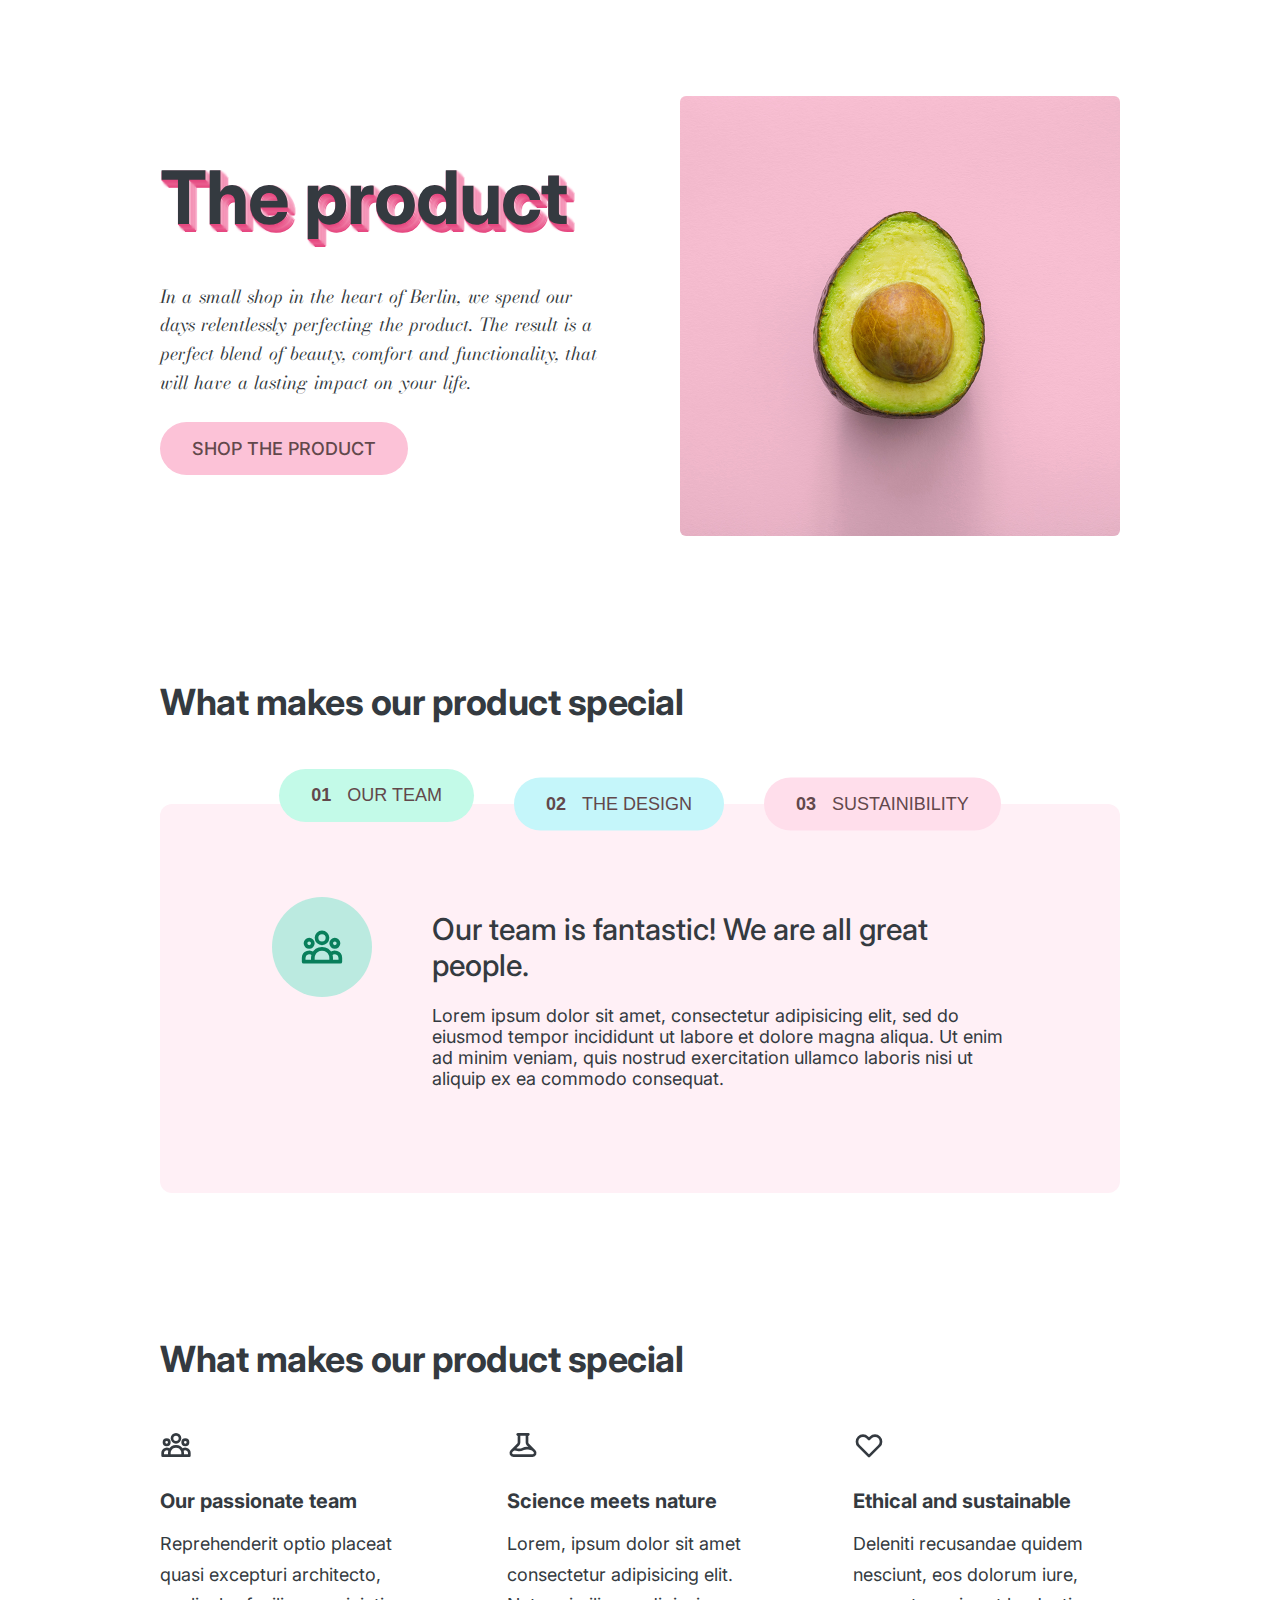
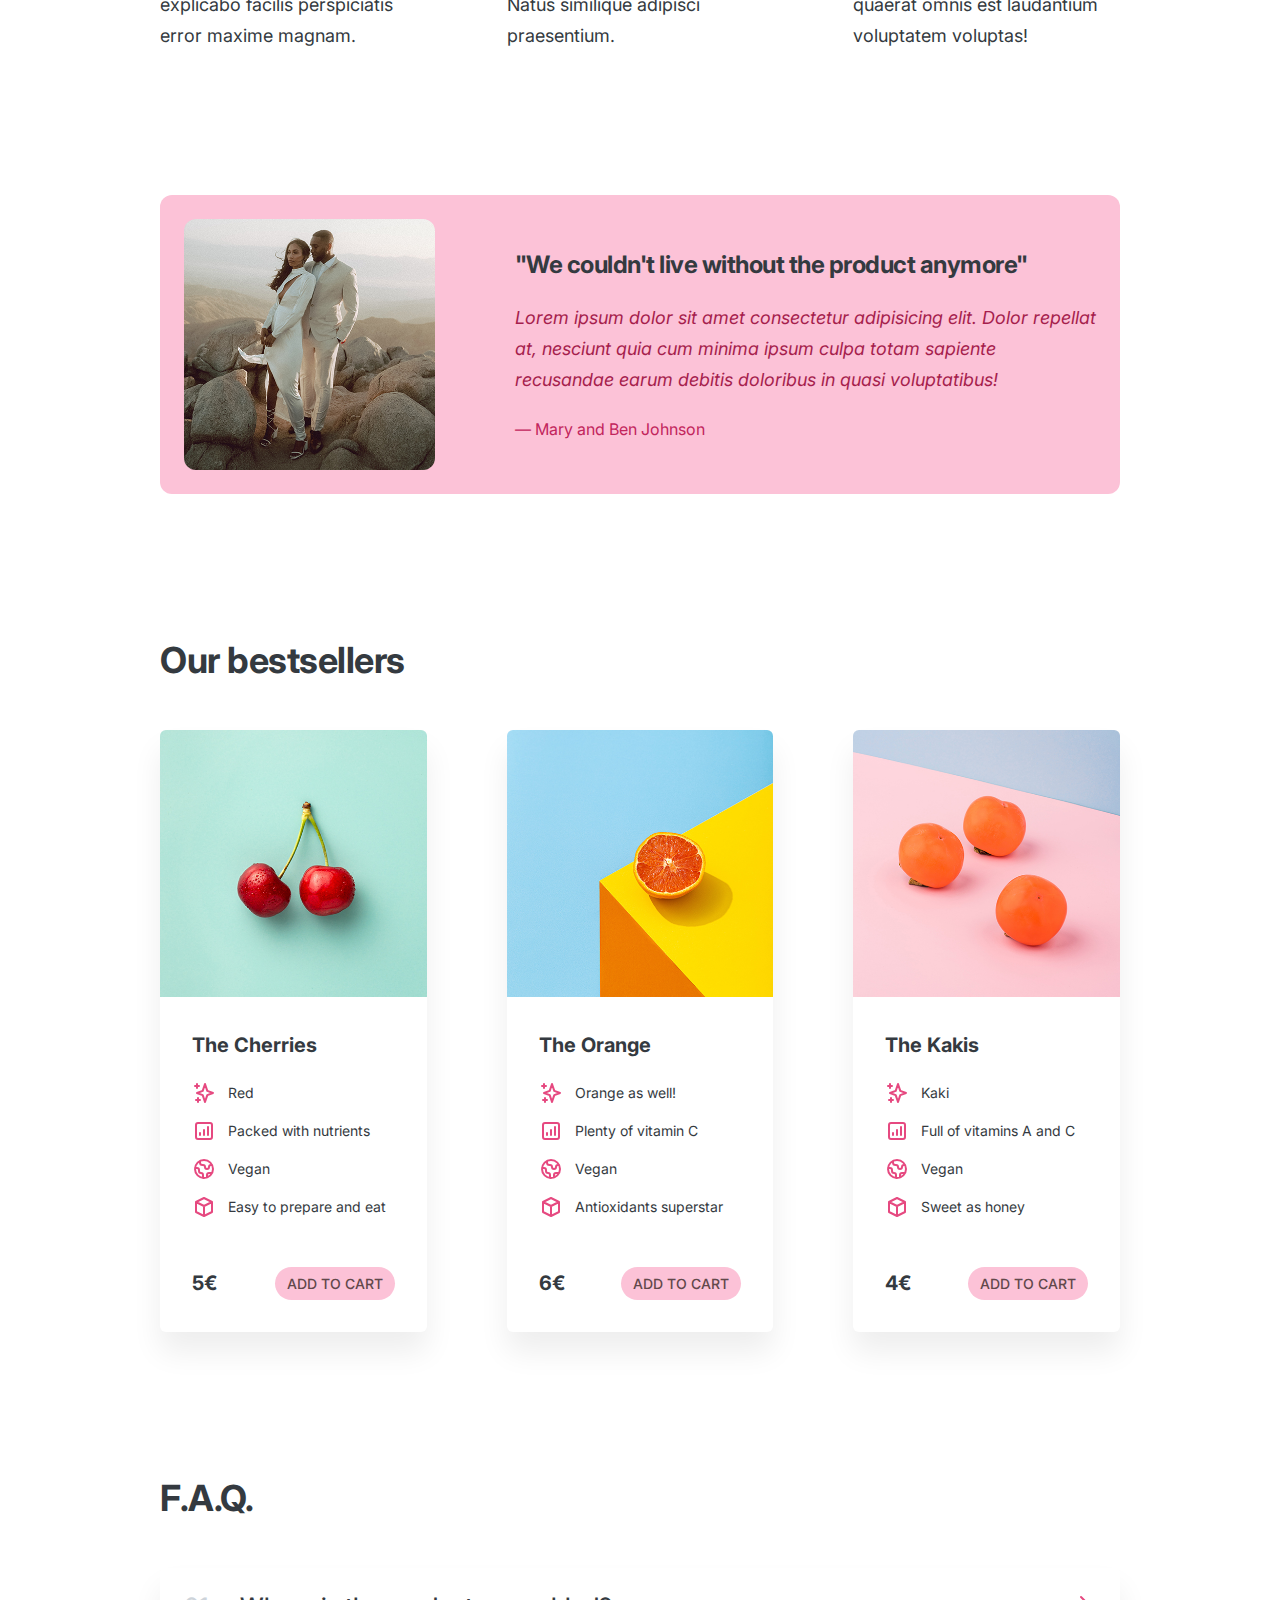
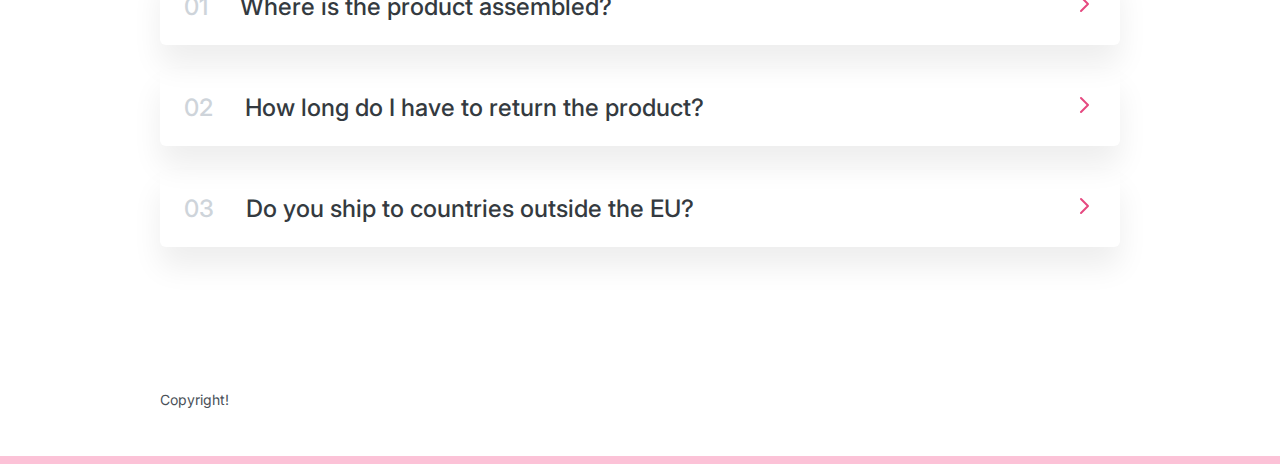
==== commit 65058048: "add dynamic tabbed feature component" ====
--- a/index.html
+++ b/index.html
@@ -25,10 +25,134 @@
             of beauty, comfort and functionality, that will have a lasting
             impact on your life.
           </p>
-          <a class="btn btn--big" href="not-ready-yet.html">Shop the product</a>
+          <a class="btn btn--big" href="#bestsellers">Shop the product</a>
         </div>
         <img src="images/the-product-880px.jpg" alt="The product" />
       </header>
+
+      <!-- <section class="section" id="section--2"> -->
+      <section class="feature">
+        <!-- <div class="section__title"> -->
+        <!-- <h2 class="section__description">Operations</h2> -->
+        <!-- <h3 class="section__header">
+            Everything as simple as possible, but no simpler.
+          </h3> -->
+        <h2>What makes our product special</h2>
+        <!-- </div> -->
+
+        <div class="operations">
+          <div class="operations__tab-container">
+            <button
+              class="
+                btn btn--big
+                operations__tab operations__tab--1 operations__tab--active
+              "
+              data-tab="1"
+            >
+              <span>01</span>Our Team
+            </button>
+            <button
+              class="btn btn--big operations__tab operations__tab--2"
+              data-tab="2"
+            >
+              <span>02</span>THE DESIGN
+            </button>
+            <button
+              class="btn btn--big operations__tab operations__tab--3"
+              data-tab="3"
+            >
+              <span>03</span>SUSTAINIBILITY
+            </button>
+          </div>
+          <div
+            class="
+              operations__content
+              operations__content--1
+              operations__content--active
+            "
+          >
+            <div class="operations__icon operations__icon--1">
+              <!-- <svg>
+                <use xlink:href="images/icons.svg#icon-upload"></use>
+              </svg> -->
+              <svg
+                xmlns="http://www.w3.org/2000/svg"
+                class="features-icon-tabbed features-icon-tabbed--1"
+                fill="none"
+                viewBox="0 0 24 24"
+                stroke="currentColor"
+              >
+                <path
+                  stroke-linecap="round"
+                  stroke-linejoin="round"
+                  stroke-width="2"
+                  d="M17 20h5v-2a3 3 0 00-5.356-1.857M17 20H7m10 0v-2c0-.656-.126-1.283-.356-1.857M7 20H2v-2a3 3 0 015.356-1.857M7 20v-2c0-.656.126-1.283.356-1.857m0 0a5.002 5.002 0 019.288 0M15 7a3 3 0 11-6 0 3 3 0 016 0zm6 3a2 2 0 11-4 0 2 2 0 014 0zM7 10a2 2 0 11-4 0 2 2 0 014 0z"
+                />
+              </svg>
+            </div>
+            <h5 class="operations__header">
+              Our team is fantastic! We are all great people.
+            </h5>
+            <p>
+              Lorem ipsum dolor sit amet, consectetur adipisicing elit, sed do
+              eiusmod tempor incididunt ut labore et dolore magna aliqua. Ut
+              enim ad minim veniam, quis nostrud exercitation ullamco laboris
+              nisi ut aliquip ex ea commodo consequat.
+            </p>
+          </div>
+
+          <div class="operations__content operations__content--2">
+            <div class="operations__icon operations__icon--2">
+              <svg
+                xmlns="http://www.w3.org/2000/svg"
+                class="features-icon-tabbed features-icon-tabbed--2"
+                fill="none"
+                viewBox="0 0 24 24"
+                stroke="currentColor"
+              >
+                <path
+                  stroke-linecap="round"
+                  stroke-linejoin="round"
+                  stroke-width="2"
+                  d="M19.428 15.428a2 2 0 00-1.022-.547l-2.387-.477a6 6 0 00-3.86.517l-.318.158a6 6 0 01-3.86.517L6.05 15.21a2 2 0 00-1.806.547M8 4h8l-1 1v5.172a2 2 0 00.586 1.414l5 5c1.26 1.26.367 3.414-1.415 3.414H4.828c-1.782 0-2.674-2.154-1.414-3.414l5-5A2 2 0 009 10.172V5L8 4z"
+                />
+              </svg>
+            </div>
+            <h5 class="operations__header">When nature meets science...</h5>
+            <p>
+              Duis aute irure dolor in reprehenderit in voluptate velit esse
+              cillum dolore eu fugiat nulla pariatur. Excepteur sint occaecat
+              cupidatat non proident, sunt in culpa qui officia deserunt mollit
+              anim id est laborum.
+            </p>
+          </div>
+          <div class="operations__content operations__content--3">
+            <div class="operations__icon operations__icon--3">
+              <svg
+                xmlns="http://www.w3.org/2000/svg"
+                class="features-icon-tabbed features-icon-tabbed--3"
+                fill="none"
+                viewBox="0 0 24 24"
+                stroke="currentColor"
+              >
+                <path
+                  stroke-linecap="round"
+                  stroke-linejoin="round"
+                  stroke-width="2"
+                  d="M4.318 6.318a4.5 4.5 0 000 6.364L12 20.364l7.682-7.682a4.5 4.5 0 00-6.364-6.364L12 7.636l-1.318-1.318a4.5 4.5 0 00-6.364 0z"
+                />
+              </svg>
+            </div>
+            <h5 class="operations__header">Aligned with our values.</h5>
+            <p>
+              Excepteur sint occaecat cupidatat non proident, sunt in culpa qui
+              officia deserunt mollit anim id est laborum. Ut enim ad minim
+              veniam, quis nostrud exercitation ullamco laboris nisi ut aliquip
+              ex ea commodo consequat.
+            </p>
+          </div>
+        </div>
+      </section>
 
       <section>
         <h2>What makes our product special</h2>
@@ -123,7 +247,7 @@
         </div>
       </section>
 
-      <section>
+      <section id="bestsellers">
         <h2>Our bestsellers</h2>
         <div class="grid-3-cols">
           <figure class="product">
--- a/style.css
+++ b/style.css
@@ -19,7 +19,216 @@
 
 GREY: #343a40 // INSTEAD OF BLACK FOR THE TEXT
 
+OPENCOLOR PALETTE
+PINK 0 : #fff0f6
+1: #ffdeeb
+2: #fcc2d7
+3: #faa2c1
+4: #f783ac
+5: #f06595
+6: #e64980
+7: #d6336c
+8: #c2255c
+9: #a61e4d
+
+BACKGROUND PRODUCT PICS
+#bbeae0
+#9ad7f3
+#fdd4dc
+
+
+
+
 */
+
+/* IMPORT START */
+
+:root {
+  --color-primary: #5ec576;
+  --color-secondary: #ffcb03;
+  --color-tertiary: #ff585f;
+  --color-primary-darker: #4bbb7d;
+  --color-secondary-darker: #ffbb00;
+  --color-tertiary-darker: #fd424b;
+  --color-primary-opacity: #5ec5763a;
+  --color-secondary-opacity: #ffcd0331;
+  --color-tertiary-opacity: #ff58602d;
+  --gradient-primary: linear-gradient(to top left, #39b385, #9be15d);
+  --gradient-secondary: linear-gradient(to top left, #ffb003, #ffcb03);
+}
+
+html {
+  /* font-size: 62.5%; */
+}
+
+/* body {
+  font-weight: 300;
+  color: #444;
+  line-height: 1.9;
+  background-color: #f3f3f3;
+} */
+
+/* GENERAL ELEMENTS */
+
+/* .section {
+  padding: 15rem 3rem; 
+  border-top: 1px solid #ddd;
+
+  transition: transform 1s, opacity 1s;
+} */
+
+/* .section--hidden {
+  opacity: 0;
+  transform: translateY(8rem);
+}  */
+
+/* .section__title {
+  max-width: 80rem;
+  max-width: 10px;
+  margin: 0 auto 8rem auto;
+} */
+
+/* .section__description {
+  font-size: 1.8rem;
+  font-weight: 600;
+  text-transform: uppercase;
+  color: var(--color-primary);
+  margin-bottom: 1rem;
+} */
+
+/* .section__header {
+  font-size: 4.operations__tab--1ont-weight: 500;
+} */
+
+.btn {
+  /* display: inline-block; */
+  /* background-color: var(--color-primary); */
+  /* font-size: 1.6rem; */
+  /* font-family: inherit; */
+  /* font-weight: 500; */
+  /* border: none; */
+  /* padding: 1.25rem 4.5rem; */
+  /* border-radius: 10rem; */
+  /* cursor: pointer; */
+  /* transition: all 0.3s; */
+}
+
+.btn:hover {
+  /* background-color: var(--color-primary-darker); */
+}
+
+.btn--text {
+  /* display: inline-block; */
+  /* background: none; */
+  /* font-size: 1.7rem; */
+  /* font-family: inherit; */
+  /* font-weight: 500; */
+  /* color: var(--color-primary); */
+  /* border: none; */
+  /* border-bottom: 1px solid currentColor; */
+  /* padding-bottom: 2px; */
+  /* cursor: pointer; */
+  /* transition: all 0.3s; */
+}
+
+p {
+  /* color: #666; */
+}
+
+/* This is BAD for accessibility! Don't do in the real world! */
+button:focus {
+  outline: none;
+}
+
+img {
+  /* transition: filter 0.5s; */
+}
+
+.lazy-img {
+  /* filter: blur(20px); */
+}
+
+/* OPERATIONS */
+.operations {
+  /* max-width: 100rem; */
+  /* margin: 12rem auto 0 auto; */
+
+  background-color: #fff0f6;
+  /* background-color: yellow; */
+  border-radius: 12px;
+}
+
+.operations__tab-container {
+  display: flex;
+  justify-content: center;
+  gap: 2.5rem;
+}
+
+.operations__tab {
+  /* margin-right: 2.5rem; */
+  transform: translateY(-50%);
+}
+
+.operations__tab span {
+  margin-right: 1rem;
+  font-weight: 600;
+  display: inline-block;
+}
+
+.operations__tab--active {
+  transform: translateY(-66%);
+}
+
+.operations__content {
+  display: none;
+
+  /* JUST PRESENTATIONAL */
+  font-size: 18px;
+  padding: 2.5rem 7rem 6.5rem 7rem;
+}
+
+.operations__content--active {
+  display: grid;
+  grid-template-columns: 7rem 1fr;
+  column-gap: 3rem;
+  row-gap: 0.5rem;
+}
+
+.operations__header {
+  font-size: 30px;
+  font-weight: 500;
+  align-self: center;
+}
+
+.operations__icon {
+  display: flex;
+  align-items: center;
+  justify-content: center;
+  height: 100px;
+  width: 100px;
+  border-radius: 50%;
+}
+
+.operations__icon svg {
+  height: 2.75rem;
+  width: 2.75rem;
+}
+
+.operations__content p {
+  grid-column: 2;
+}
+
+.operations__icon--1 {
+  background-color: #bbeae0;
+}
+.operations__icon--2 {
+  background-color: #c5f6fa;
+}
+.operations__icon--3 {
+  background-color: #ffdeeb;
+}
+
+/* IMPORT STOP */
 
 * {
   margin: 0;
@@ -29,8 +238,11 @@
 
 /* GENERAL STYLES */
 
+html {
+  scroll-behavior: smooth;
+}
+
 body {
-  font-family: sans-serif;
   font-family: "Inter", sans-serif;
   color: #343a40;
   border-bottom: 8px solid #fcc2d7;
@@ -52,10 +264,28 @@
   letter-spacing: -0.5px;
 }
 
+.feature h2 {
+  margin-bottom: 80px;
+}
+
 .grid-3-cols {
   display: grid;
   grid-template-columns: repeat(3, 1fr);
   column-gap: 80px;
+}
+
+/* .btn has to be repeated cause the buttons of the tabs-component are <buttons> and not anchor elements. On buttons :link doesn't apply */
+.btn {
+  color: #fff;
+  color: #62484b;
+  background-color: #fcc2d7;
+  font-weight: 500;
+  text-decoration: none;
+  text-transform: uppercase;
+  display: inline-block;
+  border-radius: 100px;
+  border: none;
+  cursor: pointer;
 }
 
 .btn:link,
@@ -142,13 +372,26 @@
 
 /* FEATURES */
 .features-icon {
-  stroke: #62484b;
-  stroke: #fcc2d7; /*MAINCOLOR*/
-  /* PINK6 */
-  stroke: #e64980;
+  /* stroke: #e64980; */
   width: 32px;
   height: 32px;
   margin-bottom: 24px;
+}
+
+.features-icon-tabbed {
+  stroke: #f783ac;
+  stroke: #a61e4d;
+}
+.features-icon-tabbed--1 {
+  stroke: #087f5b;
+}
+
+.features-icon-tabbed--2 {
+  stroke: #0b7285;
+}
+
+.features-icon-tabbed--3 {
+  stroke: #e64980;
 }
 
 .features-title {
@@ -355,3 +598,32 @@
 .show {
   display: block;
 }
+
+/* IMPORTED */
+
+.operations__tab--1 {
+  background-color: #c3fae8;
+}
+
+.operations__tab--1:hover {
+  background-color: #96f2d7;
+  color: #62484b;
+}
+
+.operations__tab--2 {
+  background-color: #c5f6fa;
+}
+
+.operations__tab--2:hover {
+  background-color: #99e9f2;
+  color: #62484b;
+}
+
+.operations__tab--3 {
+  background-color: #ffdeeb;
+}
+
+.operations__tab--3:hover {
+  background-color: #fcc2d7;
+  color: #62484b;
+}
